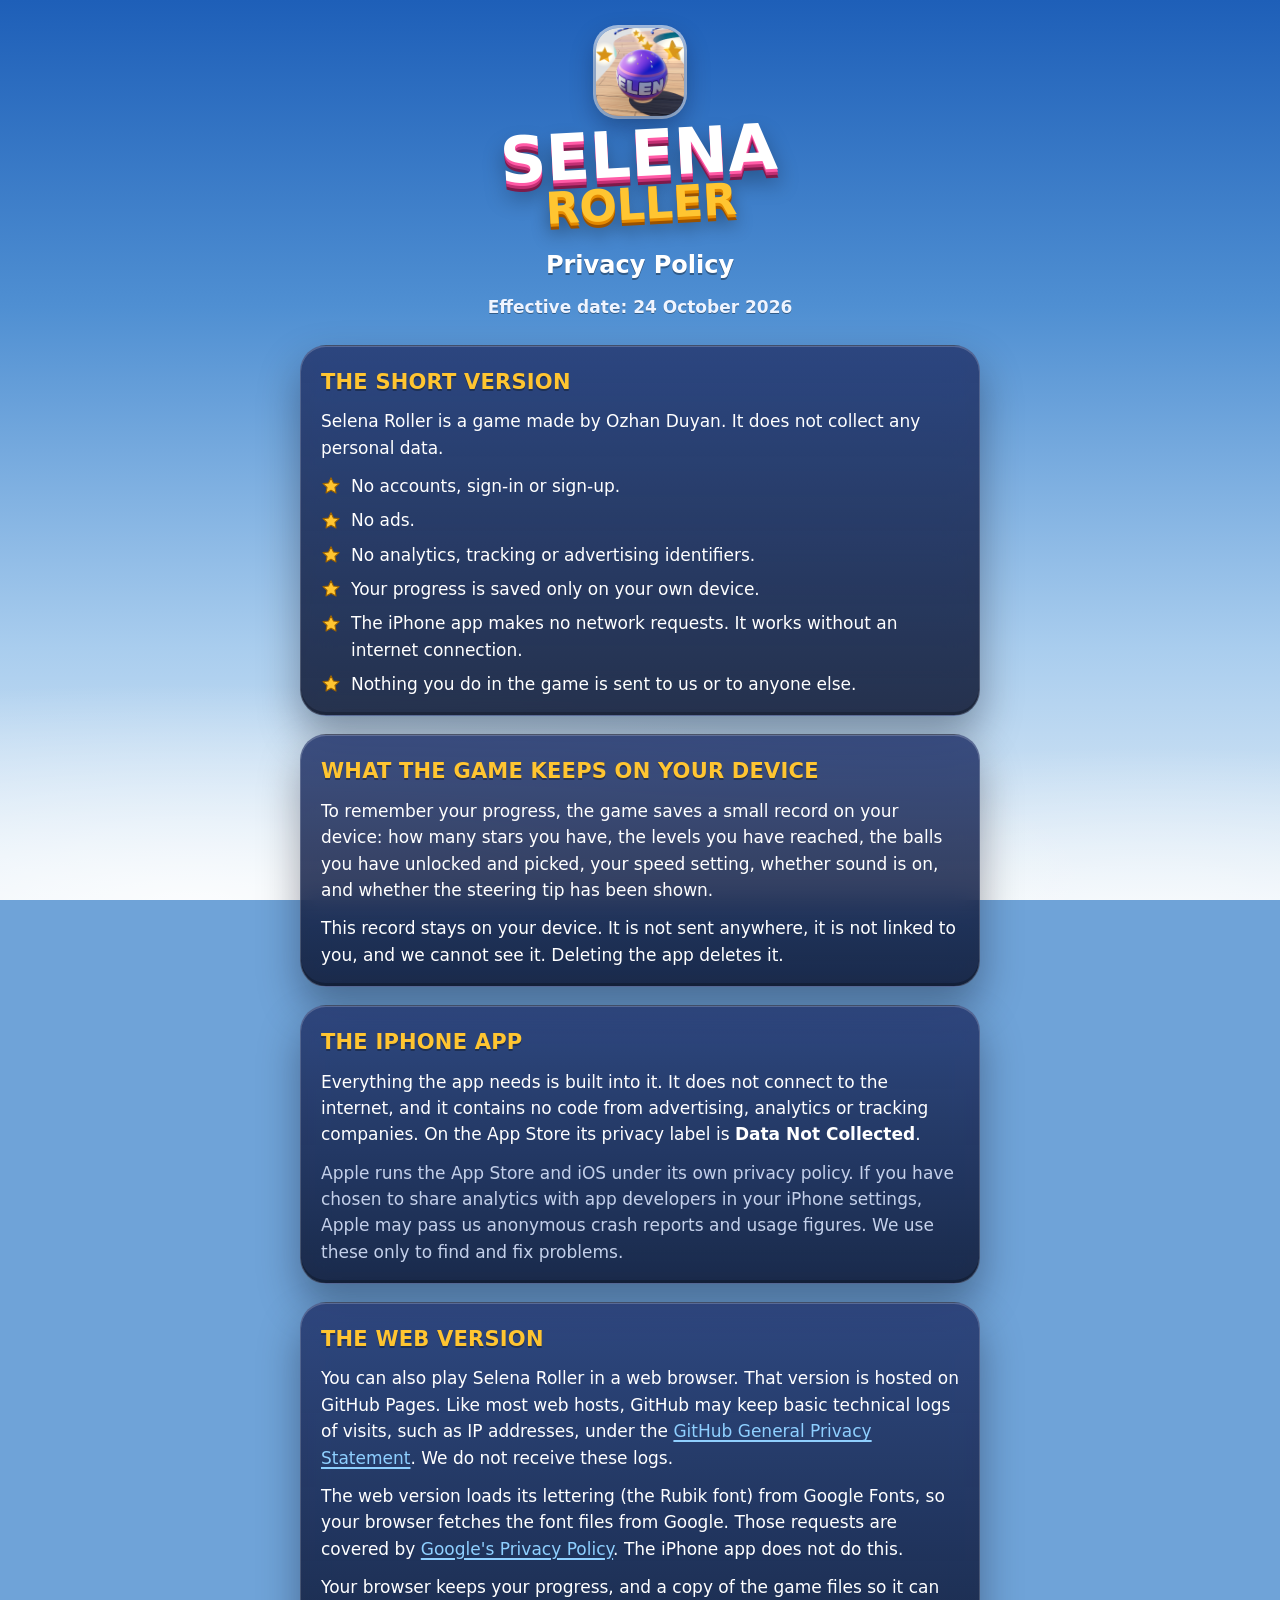
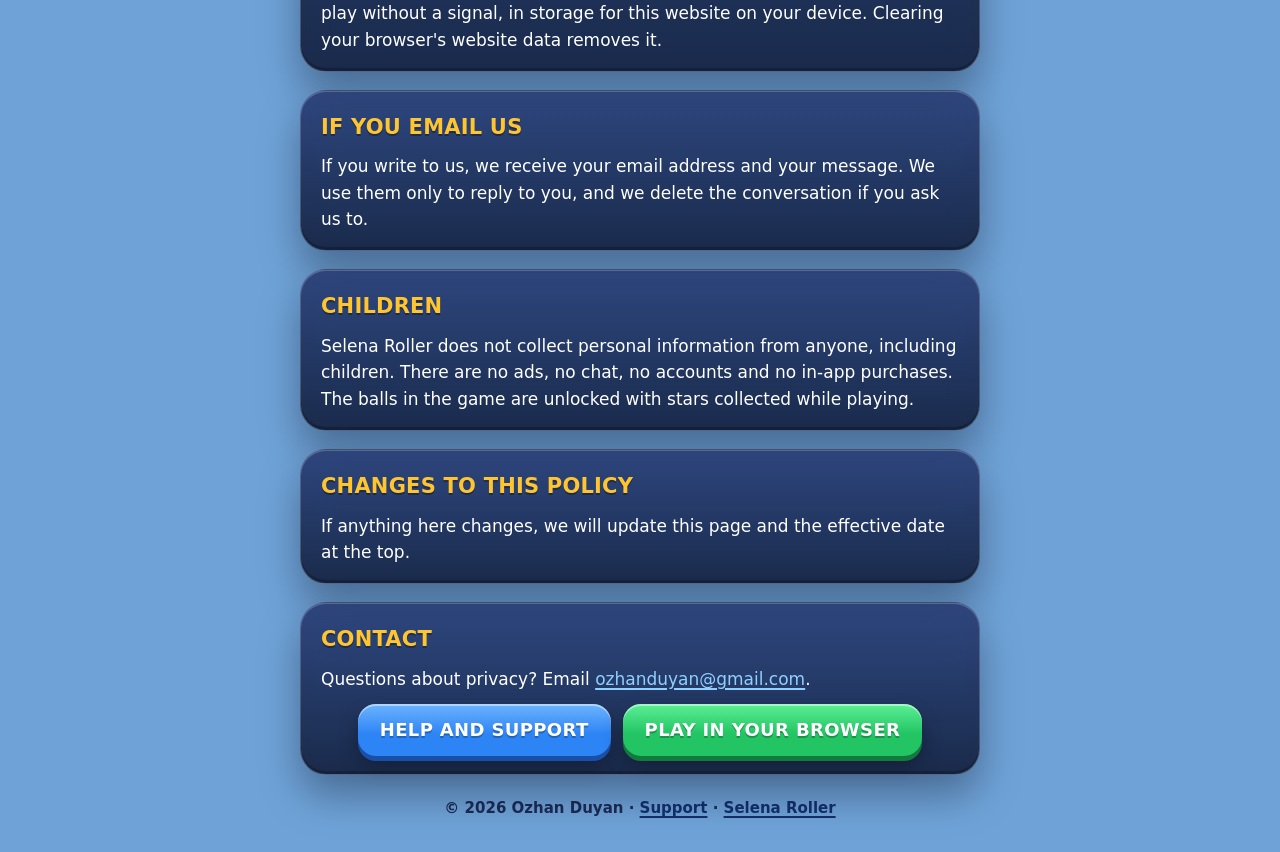
==== privacy.html @ c98e3fe3 "Use the new ball icon on the web and add the privacy and support pages The web icons now match the i" ====
<!doctype html>
<html lang="en-GB">
<head>
<meta charset="utf-8">
<meta name="viewport" content="width=device-width, initial-scale=1, viewport-fit=cover">
<meta name="description" content="Privacy policy for Selena Roller. The game collects no personal data.">
<meta name="theme-color" content="#2a63b8">
<link rel="icon" type="image/png" href="icon-192.png">
<link rel="apple-touch-icon" href="icon-180.png">
<title>Privacy Policy | Selena Roller</title>
<style>
:root {
  --text: #ffffff;
  --muted: #c4d0ea;
  --glass: rgba(14, 22, 48, 0.86);
  --glass-top: rgba(40, 58, 112, 0.88);
  --glass-edge: rgba(255, 255, 255, 0.18);
  --chip: rgba(255, 255, 255, 0.10);
  --chip-edge: rgba(255, 255, 255, 0.16);
  --go: #22c463; --go-top: #5cf096; --go-deep: #127a3c;
  --blue: #2d84f5; --blue-top: #6db4ff; --blue-deep: #1a4fa8;
  --gold: #ffc531;
  --link: #8fd0ff;
  --display: ui-rounded, "SF Pro Rounded", "Arial Rounded MT Bold", "Trebuchet MS", system-ui, sans-serif;
  --body: ui-rounded, "SF Pro Rounded", system-ui, -apple-system, "Segoe UI", Roboto, sans-serif;
  color-scheme: dark;
}
* { box-sizing: border-box; }
html { -webkit-text-size-adjust: 100%; }
body {
  margin: 0; min-height: 100vh; color: var(--text); font-family: var(--body); font-size: 17px; line-height: 1.55;
  background: #6fa3d8;
  padding: calc(env(safe-area-inset-top, 0px) + 24px) max(16px, env(safe-area-inset-right, 0px)) calc(env(safe-area-inset-bottom, 0px) + 32px) max(16px, env(safe-area-inset-left, 0px));
}
body::before {
  content: ""; position: fixed; inset: 0; z-index: -1;
  background:
    radial-gradient(120% 40% at 15% 100%, rgba(255, 255, 255, 0.85), rgba(255, 255, 255, 0) 60%),
    radial-gradient(90% 35% at 90% 104%, rgba(255, 255, 255, 0.8), rgba(255, 255, 255, 0) 60%),
    linear-gradient(180deg, #1e5fb8 0%, #4f8fd2 34%, #a9cdee 72%, #e3eef7 100%);
}
.wrap { max-width: 680px; margin: 0 auto; display: flex; flex-direction: column; gap: 18px; }
header { display: flex; flex-direction: column; align-items: center; text-align: center; gap: 10px; padding: 4px 0 6px; }
.badge { width: 88px; height: 88px; border-radius: 22px; box-shadow: 0 10px 24px rgba(4, 12, 40, 0.35), 0 0 0 3px rgba(255, 255, 255, 0.6); }
.logo { margin: 0; font-family: var(--display); font-weight: 900; line-height: 0.9; text-transform: uppercase; display: flex; flex-direction: column; align-items: center; transform: rotate(-3deg); }
.logo .l1 { font-size: clamp(44px, 13vw, 64px); color: #fff; text-shadow: 0 3px 0 #ff5aa6, 0 6px 0 #c22f73, 0 9px 0 #7d1b4b, 0 14px 22px rgba(0, 0, 0, 0.4); }
.logo .l2 { font-size: clamp(30px, 9vw, 44px); color: var(--gold); text-shadow: 0 3px 0 #e48a00, 0 6px 0 #9a5200, 0 11px 18px rgba(0, 0, 0, 0.4); }
.pagetitle { margin: 14px 0 0; font-family: var(--display); font-weight: 800; font-size: 24px; text-shadow: 0 2px 0 rgba(0, 0, 0, 0.35); }
.when { margin: 0; font-weight: 700; color: #eef4ff; text-shadow: 0 1px 0 rgba(0, 0, 0, 0.35); }
.panel {
  background: linear-gradient(180deg, var(--glass-top), var(--glass));
  border: 1px solid var(--glass-edge); border-radius: 26px; padding: 20px 20px 18px;
  box-shadow: 0 20px 40px rgba(2, 6, 20, 0.35), inset 0 1px 0 rgba(255, 255, 255, 0.2), inset 0 -3px 0 rgba(0, 0, 0, 0.22);
  -webkit-backdrop-filter: blur(14px) saturate(140%); backdrop-filter: blur(14px) saturate(140%);
}
h2 { margin: 0 0 10px; font-family: var(--display); font-weight: 900; font-size: 21px; letter-spacing: 0.01em; text-transform: uppercase; color: var(--gold); text-shadow: 0 2px 0 rgba(0, 0, 0, 0.3); }
p { margin: 0 0 12px; }
p:last-child, ul:last-child { margin-bottom: 0; }
ul { margin: 0 0 12px; padding-left: 0; list-style: none; display: grid; gap: 8px; }
li { position: relative; padding-left: 30px; }
li::before {
  content: ""; position: absolute; left: 0; top: 0.2em; width: 20px; height: 20px;
  background: no-repeat center / contain url("data:image/svg+xml,%3Csvg xmlns='http://www.w3.org/2000/svg' viewBox='0 0 24 24'%3E%3Cpath d='M12 2.2l2.95 6.1 6.7.85-4.9 4.6 1.25 6.65L12 17.15 6 20.4l1.25-6.65-4.9-4.6 6.7-.85z' fill='%23ffc531' stroke='%239c6300' stroke-width='1.3' stroke-linejoin='round'/%3E%3C/svg%3E");
}
.muted { color: var(--muted); }
a { color: var(--link); text-underline-offset: 3px; text-decoration-thickness: 1.5px; overflow-wrap: anywhere; }
a:focus-visible { outline: 3px solid var(--gold); outline-offset: 3px; border-radius: 6px; }
strong { color: #fff; }
.buttons { display: flex; flex-wrap: wrap; gap: 12px; justify-content: center; margin-top: 4px; }
.btn {
  --c: var(--blue); --c-top: var(--blue-top); --c-deep: var(--blue-deep);
  display: inline-flex; align-items: center; justify-content: center; min-height: 52px; padding: 10px 22px; border-radius: 18px;
  font-family: var(--display); font-weight: 900; font-size: 18px; letter-spacing: 0.02em; text-transform: uppercase; text-decoration: none;
  color: #fff; text-shadow: 0 2px 0 rgba(0, 0, 0, 0.25);
  background: linear-gradient(180deg, var(--c-top) 0%, var(--c) 58%);
  box-shadow: 0 5px 0 var(--c-deep), 0 10px 20px rgba(0, 0, 0, 0.3), inset 0 2px 0 rgba(255, 255, 255, 0.45);
}
.btn.go { --c: var(--go); --c-top: var(--go-top); --c-deep: var(--go-deep); }
.btn:active { transform: translateY(3px); box-shadow: 0 2px 0 var(--c-deep), inset 0 2px 0 rgba(255, 255, 255, 0.45); }
footer { text-align: center; font-weight: 700; color: #1b2c55; font-size: 15px; padding-top: 4px; }
footer a { color: #13306e; white-space: nowrap; }
</style>
</head>
<body>
<div class="wrap">
  <header>
    <img class="badge" src="icon-192.png" width="88" height="88" alt="">
    <h1 class="logo"><span class="l1">Selena</span><span class="l2">Roller</span></h1>
    <p class="pagetitle">Privacy Policy</p>
    <p class="when">Effective date: 24 October 2026</p>
  </header>

  <main class="wrap">
    <section class="panel" aria-labelledby="short">
      <h2 id="short">The short version</h2>
      <p>Selena Roller is a game made by Ozhan Duyan. It does not collect any personal data.</p>
      <ul>
        <li>No accounts, sign-in or sign-up.</li>
        <li>No ads.</li>
        <li>No analytics, tracking or advertising identifiers.</li>
        <li>Your progress is saved only on your own device.</li>
        <li>The iPhone app makes no network requests. It works without an internet connection.</li>
        <li>Nothing you do in the game is sent to us or to anyone else.</li>
      </ul>
    </section>

    <section class="panel" aria-labelledby="device">
      <h2 id="device">What the game keeps on your device</h2>
      <p>To remember your progress, the game saves a small record on your device: how many stars you have, the levels you have reached, the balls you have unlocked and picked, your speed setting, whether sound is on, and whether the steering tip has been shown.</p>
      <p>This record stays on your device. It is not sent anywhere, it is not linked to you, and we cannot see it. Deleting the app deletes it.</p>
    </section>

    <section class="panel" aria-labelledby="app">
      <h2 id="app">The iPhone app</h2>
      <p>Everything the app needs is built into it. It does not connect to the internet, and it contains no code from advertising, analytics or tracking companies. On the App Store its privacy label is <strong>Data Not Collected</strong>.</p>
      <p class="muted">Apple runs the App Store and iOS under its own privacy policy. If you have chosen to share analytics with app developers in your iPhone settings, Apple may pass us anonymous crash reports and usage figures. We use these only to find and fix problems.</p>
    </section>

    <section class="panel" aria-labelledby="web">
      <h2 id="web">The web version</h2>
      <p>You can also play Selena Roller in a web browser. That version is hosted on GitHub Pages. Like most web hosts, GitHub may keep basic technical logs of visits, such as IP addresses, under the <a href="https://docs.github.com/en/site-policy/privacy-policies/github-general-privacy-statement">GitHub General Privacy Statement</a>. We do not receive these logs.</p>
      <p>The web version loads its lettering (the Rubik font) from Google Fonts, so your browser fetches the font files from Google. Those requests are covered by <a href="https://policies.google.com/privacy">Google's Privacy Policy</a>. The iPhone app does not do this.</p>
      <p>Your browser keeps your progress, and a copy of the game files so it can play without a signal, in storage for this website on your device. Clearing your browser's website data removes it.</p>
    </section>

    <section class="panel" aria-labelledby="email">
      <h2 id="email">If you email us</h2>
      <p>If you write to us, we receive your email address and your message. We use them only to reply to you, and we delete the conversation if you ask us to.</p>
    </section>

    <section class="panel" aria-labelledby="kids">
      <h2 id="kids">Children</h2>
      <p>Selena Roller does not collect personal information from anyone, including children. There are no ads, no chat, no accounts and no in-app purchases. The balls in the game are unlocked with stars collected while playing.</p>
    </section>

    <section class="panel" aria-labelledby="changes">
      <h2 id="changes">Changes to this policy</h2>
      <p>If anything here changes, we will update this page and the effective date at the top.</p>
    </section>

    <section class="panel" aria-labelledby="contact">
      <h2 id="contact">Contact</h2>
      <p>Questions about privacy? Email <a href="mailto:ozhanduyan@gmail.com">ozhanduyan@gmail.com</a>.</p>
      <div class="buttons">
        <a class="btn" href="support.html">Help and support</a>
        <a class="btn go" href="./">Play in your browser</a>
      </div>
    </section>
  </main>

  <footer>&copy; 2026 Ozhan Duyan &middot; <a href="support.html">Support</a> &middot; <a href="./">Selena Roller</a></footer>
</div>
</body>
</html>
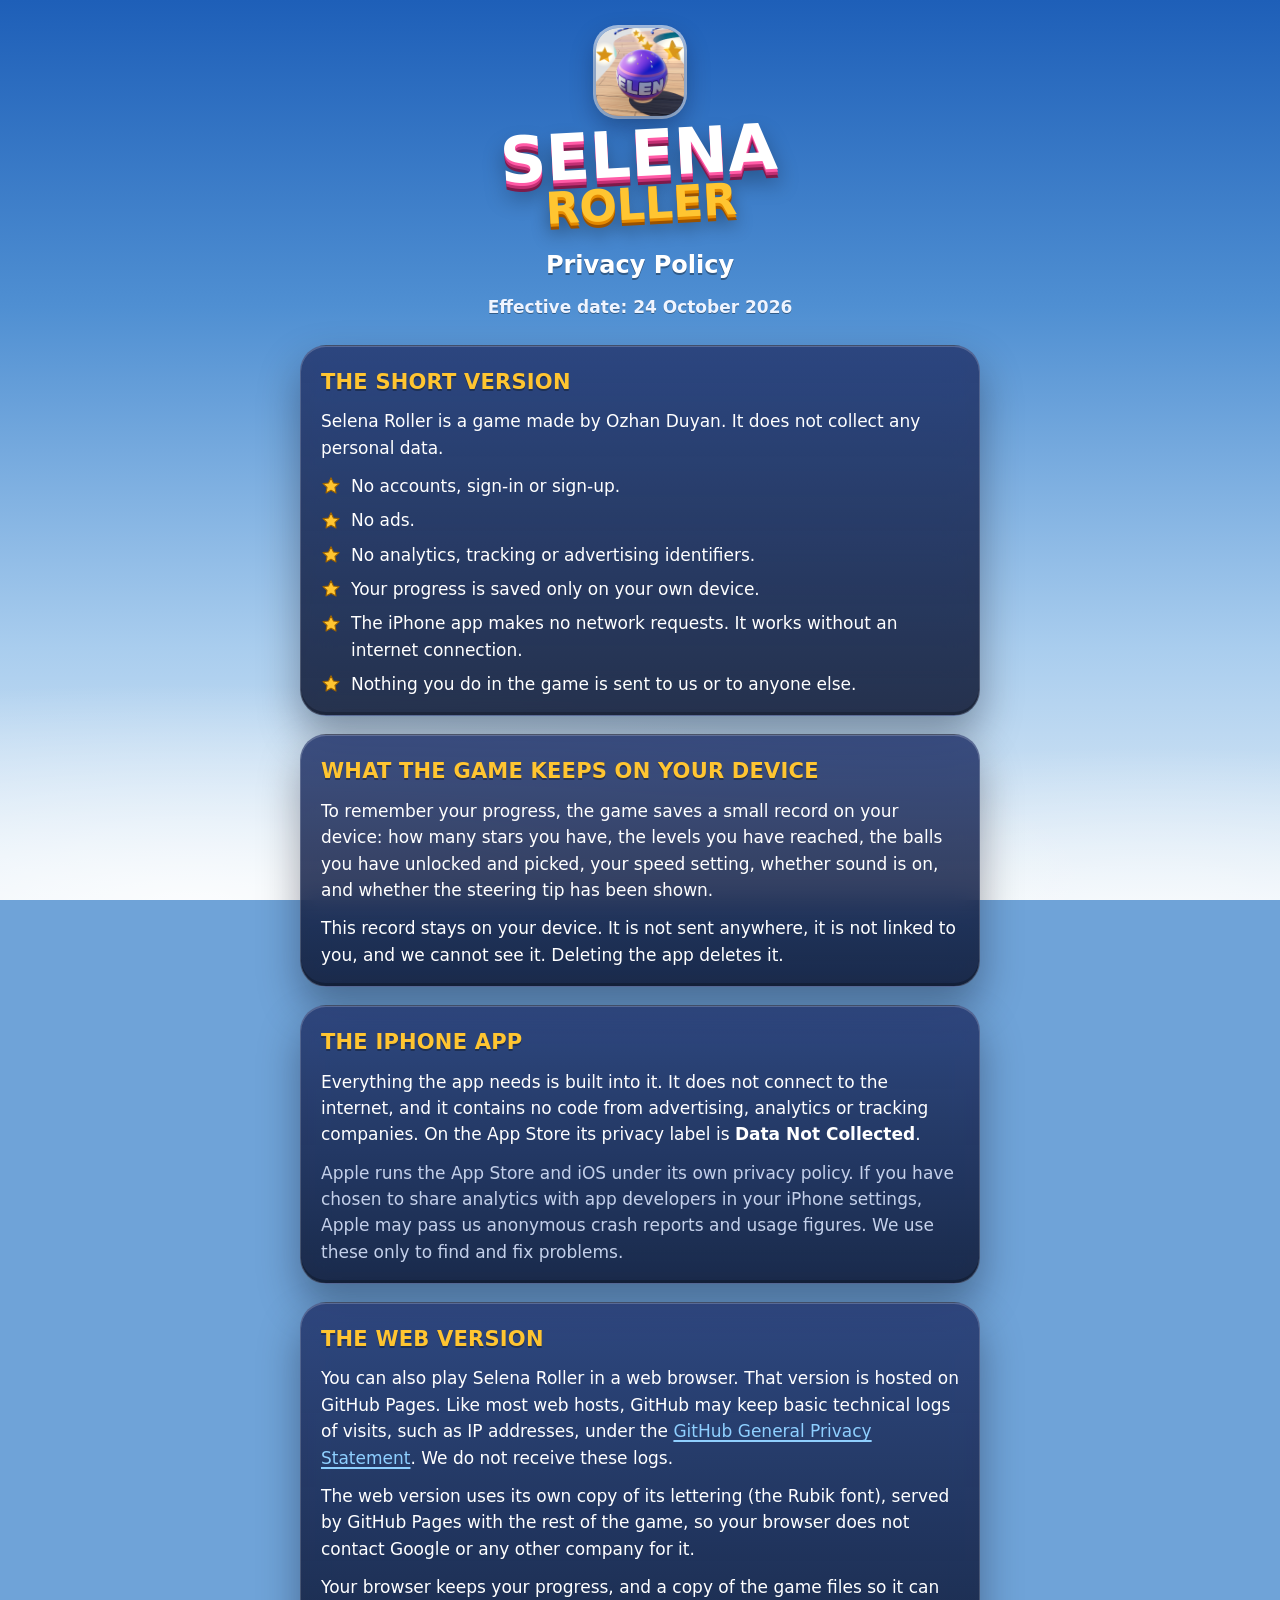
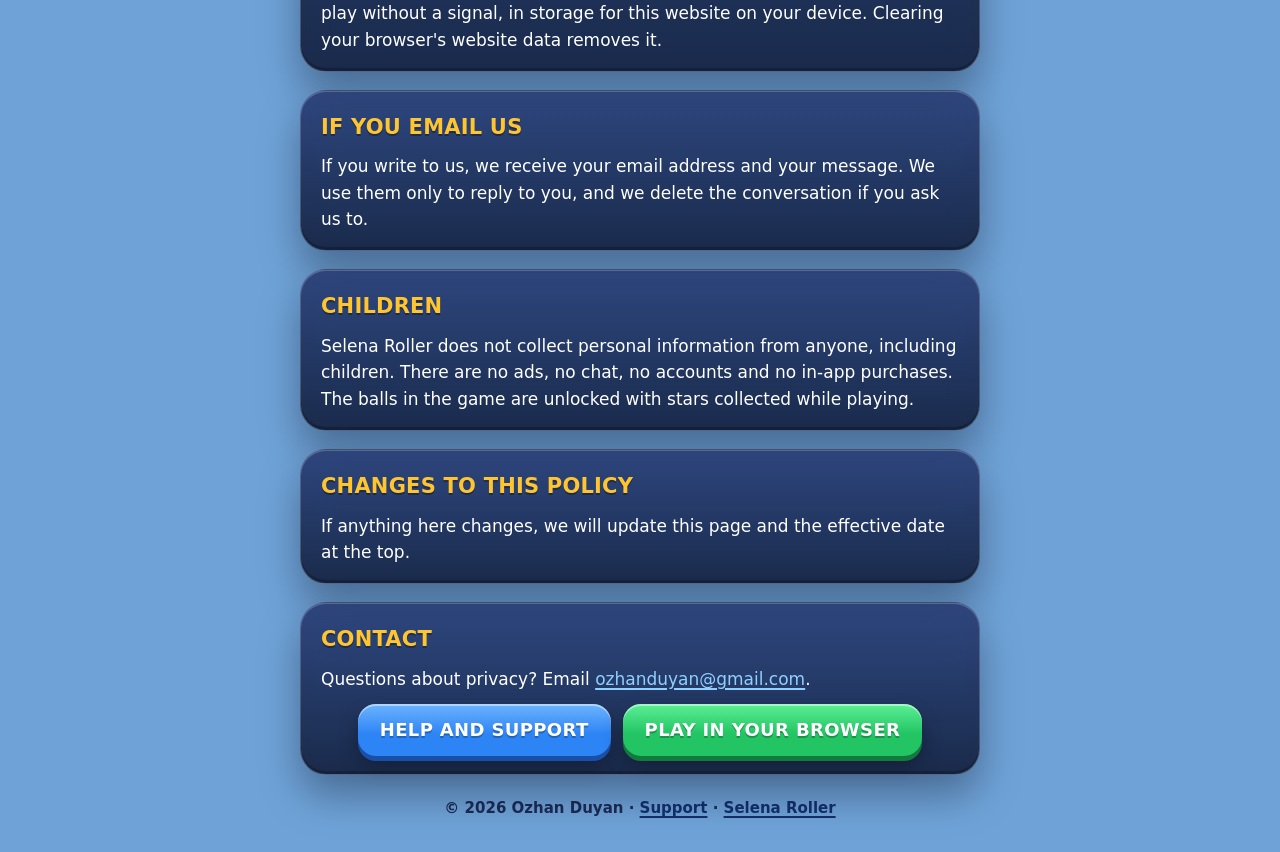
==== commit 5e43ec0b: "Neutral speed text, Help and Privacy links and offline fixes for the web game - The hint under Slow," ====
--- a/privacy.html
+++ b/privacy.html
@@ -119,7 +119,7 @@
     <section class="panel" aria-labelledby="web">
       <h2 id="web">The web version</h2>
       <p>You can also play Selena Roller in a web browser. That version is hosted on GitHub Pages. Like most web hosts, GitHub may keep basic technical logs of visits, such as IP addresses, under the <a href="https://docs.github.com/en/site-policy/privacy-policies/github-general-privacy-statement">GitHub General Privacy Statement</a>. We do not receive these logs.</p>
-      <p>The web version loads its lettering (the Rubik font) from Google Fonts, so your browser fetches the font files from Google. Those requests are covered by <a href="https://policies.google.com/privacy">Google's Privacy Policy</a>. The iPhone app does not do this.</p>
+      <p>The web version uses its own copy of its lettering (the Rubik font), served by GitHub Pages with the rest of the game, so your browser does not contact Google or any other company for it.</p>
       <p>Your browser keeps your progress, and a copy of the game files so it can play without a signal, in storage for this website on your device. Clearing your browser's website data removes it.</p>
     </section>
 
